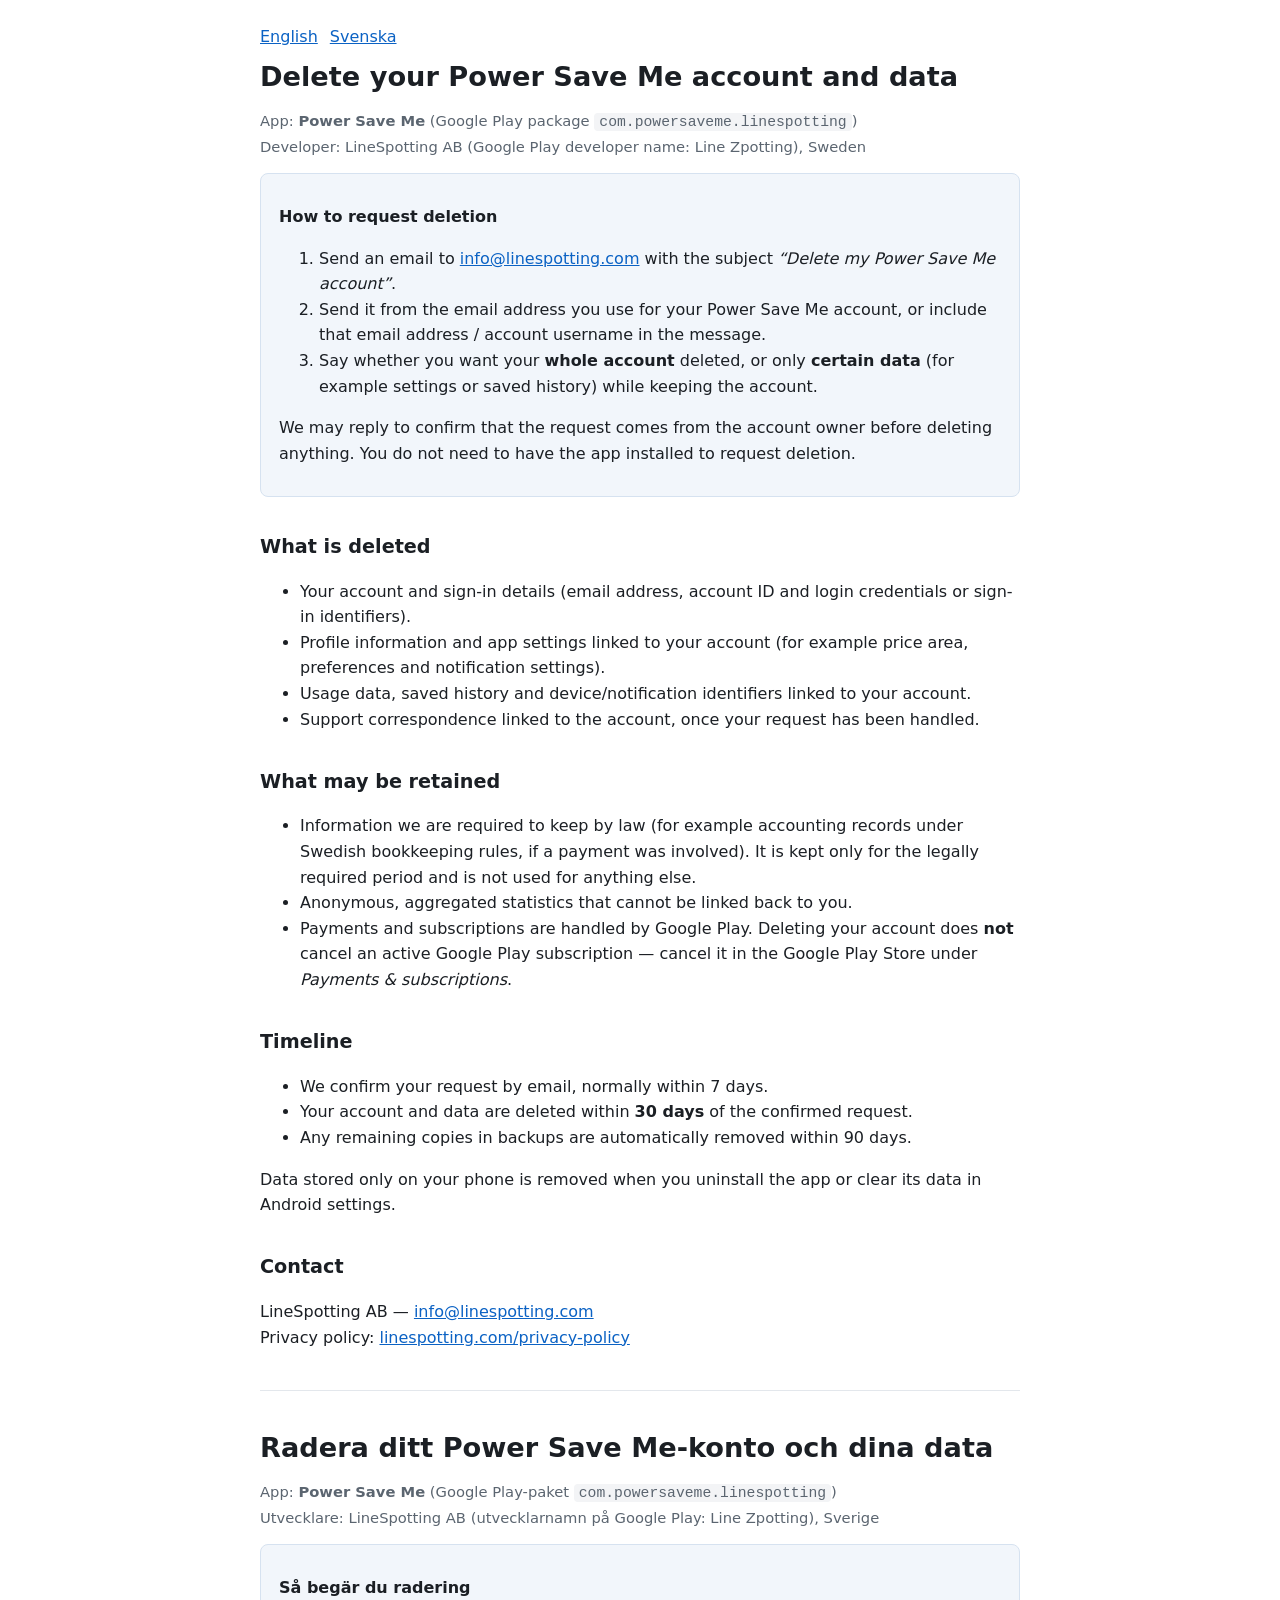
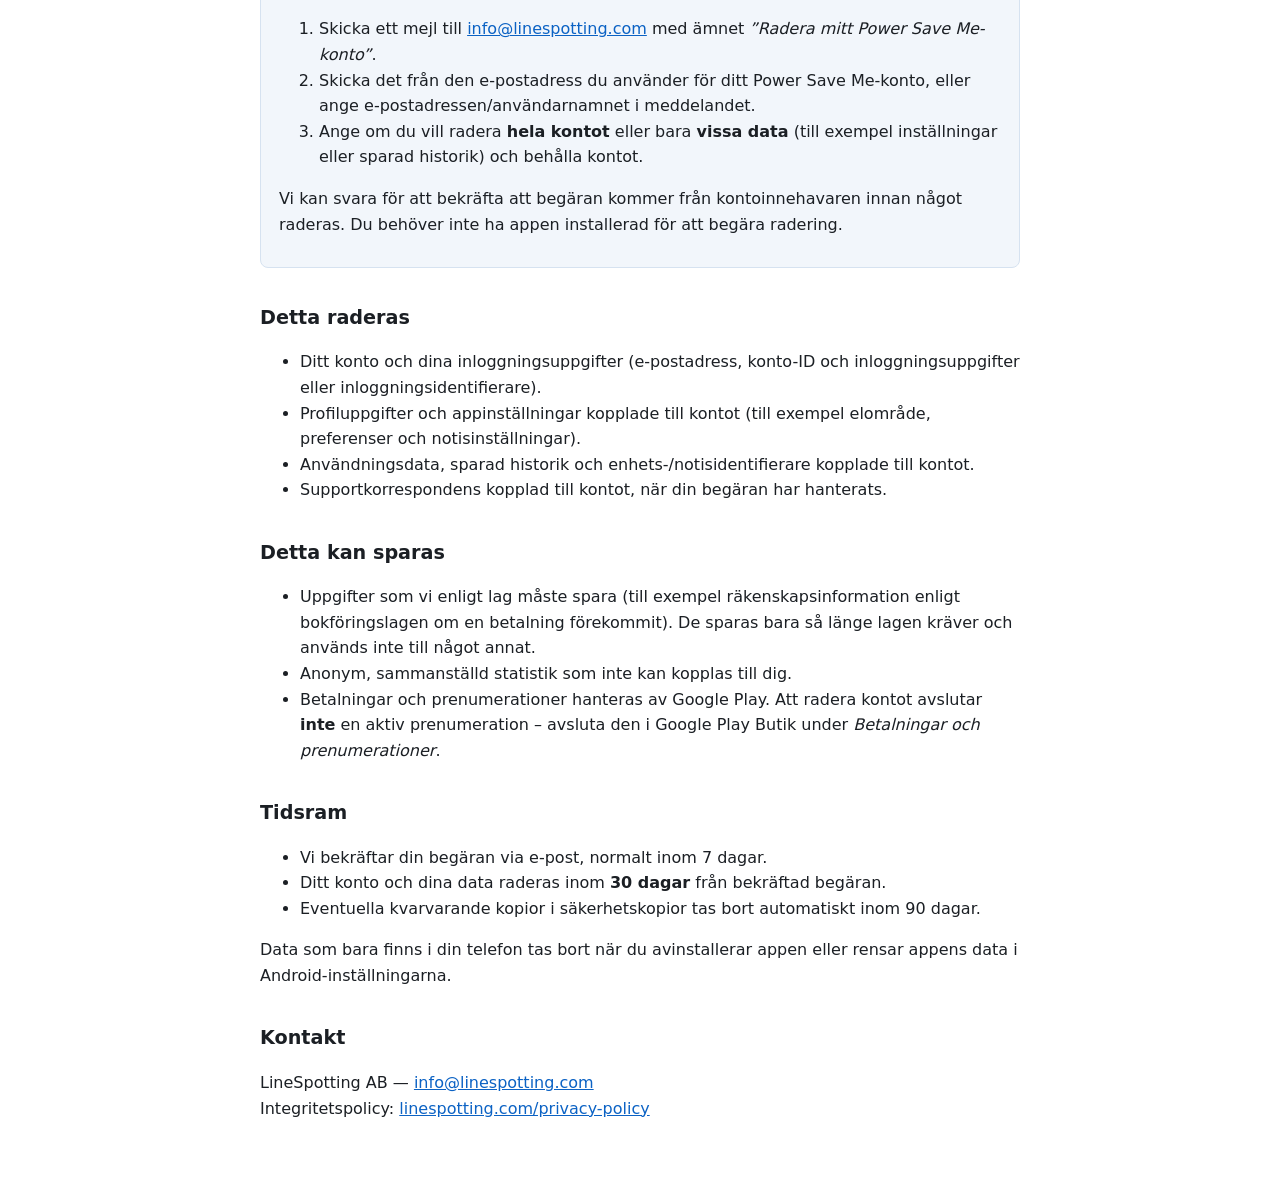
==== delete-account/index.html @ 18e7e3ed "Add Power Save Me account & data deletion page (EN/SV)" ====
<!DOCTYPE html>
<html lang="en">
<head>
<meta charset="utf-8">
<meta name="viewport" content="width=device-width, initial-scale=1">
<title>Delete your Power Save Me account and data — LineSpotting AB</title>
<meta name="description" content="How to request deletion of your Power Save Me account and personal data. LineSpotting AB, contact info@linespotting.com.">
<link rel="stylesheet" href="../style.css">
</head>
<body>
<nav class="lang"><a href="#en">English</a><a href="#sv" lang="sv">Svenska</a></nav>

<section id="en">
<h1>Delete your Power Save Me account and data</h1>
<p class="muted">App: <strong>Power Save Me</strong> (Google Play package <code>com.powersaveme.linespotting</code>)<br>
Developer: LineSpotting AB (Google Play developer name: Line Zpotting), Sweden</p>

<div class="box">
<p><strong>How to request deletion</strong></p>
<ol>
<li>Send an email to <a href="mailto:info@linespotting.com?subject=Delete%20my%20Power%20Save%20Me%20account">info@linespotting.com</a> with the subject <em>“Delete my Power Save Me account”</em>.</li>
<li>Send it from the email address you use for your Power Save Me account, or include that email address / account username in the message.</li>
<li>Say whether you want your <strong>whole account</strong> deleted, or only <strong>certain data</strong> (for example settings or saved history) while keeping the account.</li>
</ol>
<p>We may reply to confirm that the request comes from the account owner before deleting anything. You do not need to have the app installed to request deletion.</p>
</div>

<h2>What is deleted</h2>
<ul>
<li>Your account and sign-in details (email address, account ID and login credentials or sign-in identifiers).</li>
<li>Profile information and app settings linked to your account (for example price area, preferences and notification settings).</li>
<li>Usage data, saved history and device/notification identifiers linked to your account.</li>
<li>Support correspondence linked to the account, once your request has been handled.</li>
</ul>

<h2>What may be retained</h2>
<ul>
<li>Information we are required to keep by law (for example accounting records under Swedish bookkeeping rules, if a payment was involved). It is kept only for the legally required period and is not used for anything else.</li>
<li>Anonymous, aggregated statistics that cannot be linked back to you.</li>
<li>Payments and subscriptions are handled by Google Play. Deleting your account does <strong>not</strong> cancel an active Google Play subscription — cancel it in the Google Play Store under <em>Payments &amp; subscriptions</em>.</li>
</ul>

<h2>Timeline</h2>
<ul>
<li>We confirm your request by email, normally within 7 days.</li>
<li>Your account and data are deleted within <strong>30 days</strong> of the confirmed request.</li>
<li>Any remaining copies in backups are automatically removed within 90 days.</li>
</ul>
<p>Data stored only on your phone is removed when you uninstall the app or clear its data in Android settings.</p>

<h2>Contact</h2>
<p>LineSpotting AB — <a href="mailto:info@linespotting.com">info@linespotting.com</a><br>
Privacy policy: <a href="https://linespotting.com/privacy-policy/">linespotting.com/privacy-policy</a></p>
</section>

<hr>

<section id="sv" lang="sv">
<h1>Radera ditt Power Save Me-konto och dina data</h1>
<p class="muted">App: <strong>Power Save Me</strong> (Google Play-paket <code>com.powersaveme.linespotting</code>)<br>
Utvecklare: LineSpotting AB (utvecklarnamn på Google Play: Line Zpotting), Sverige</p>

<div class="box">
<p><strong>Så begär du radering</strong></p>
<ol>
<li>Skicka ett mejl till <a href="mailto:info@linespotting.com?subject=Radera%20mitt%20Power%20Save%20Me-konto">info@linespotting.com</a> med ämnet <em>”Radera mitt Power Save Me-konto”</em>.</li>
<li>Skicka det från den e-postadress du använder för ditt Power Save Me-konto, eller ange e-postadressen/användarnamnet i meddelandet.</li>
<li>Ange om du vill radera <strong>hela kontot</strong> eller bara <strong>vissa data</strong> (till exempel inställningar eller sparad historik) och behålla kontot.</li>
</ol>
<p>Vi kan svara för att bekräfta att begäran kommer från kontoinnehavaren innan något raderas. Du behöver inte ha appen installerad för att begära radering.</p>
</div>

<h2>Detta raderas</h2>
<ul>
<li>Ditt konto och dina inloggningsuppgifter (e-postadress, konto-ID och inloggningsuppgifter eller inloggningsidentifierare).</li>
<li>Profiluppgifter och appinställningar kopplade till kontot (till exempel elområde, preferenser och notisinställningar).</li>
<li>Användningsdata, sparad historik och enhets-/notisidentifierare kopplade till kontot.</li>
<li>Supportkorrespondens kopplad till kontot, när din begäran har hanterats.</li>
</ul>

<h2>Detta kan sparas</h2>
<ul>
<li>Uppgifter som vi enligt lag måste spara (till exempel räkenskapsinformation enligt bokföringslagen om en betalning förekommit). De sparas bara så länge lagen kräver och används inte till något annat.</li>
<li>Anonym, sammanställd statistik som inte kan kopplas till dig.</li>
<li>Betalningar och prenumerationer hanteras av Google Play. Att radera kontot avslutar <strong>inte</strong> en aktiv prenumeration – avsluta den i Google Play Butik under <em>Betalningar och prenumerationer</em>.</li>
</ul>

<h2>Tidsram</h2>
<ul>
<li>Vi bekräftar din begäran via e-post, normalt inom 7 dagar.</li>
<li>Ditt konto och dina data raderas inom <strong>30 dagar</strong> från bekräftad begäran.</li>
<li>Eventuella kvarvarande kopior i säkerhetskopior tas bort automatiskt inom 90 dagar.</li>
</ul>
<p>Data som bara finns i din telefon tas bort när du avinstallerar appen eller rensar appens data i Android-inställningarna.</p>

<h2>Kontakt</h2>
<p>LineSpotting AB — <a href="mailto:info@linespotting.com">info@linespotting.com</a><br>
Integritetspolicy: <a href="https://linespotting.com/privacy-policy/">linespotting.com/privacy-policy</a></p>
</section>
</body>
</html>
---- style.css ----
body{font-family:system-ui,-apple-system,"Segoe UI",Roboto,Arial,sans-serif;max-width:760px;margin:0 auto;padding:24px 18px 60px;line-height:1.6;color:#1b1f24;background:#fff}
h1{font-size:1.7rem;line-height:1.25;margin:.4em 0}h2{font-size:1.2rem;margin-top:1.8em}
a{color:#0b62c4}.box{background:#f2f6fb;border:1px solid #d6e2f0;border-radius:8px;padding:14px 18px}
.muted{color:#5b6570;font-size:.92rem}nav.lang a{margin-right:12px}hr{border:0;border-top:1px solid #e3e7ec;margin:40px 0}
code{background:#f3f4f6;padding:1px 5px;border-radius:4px}
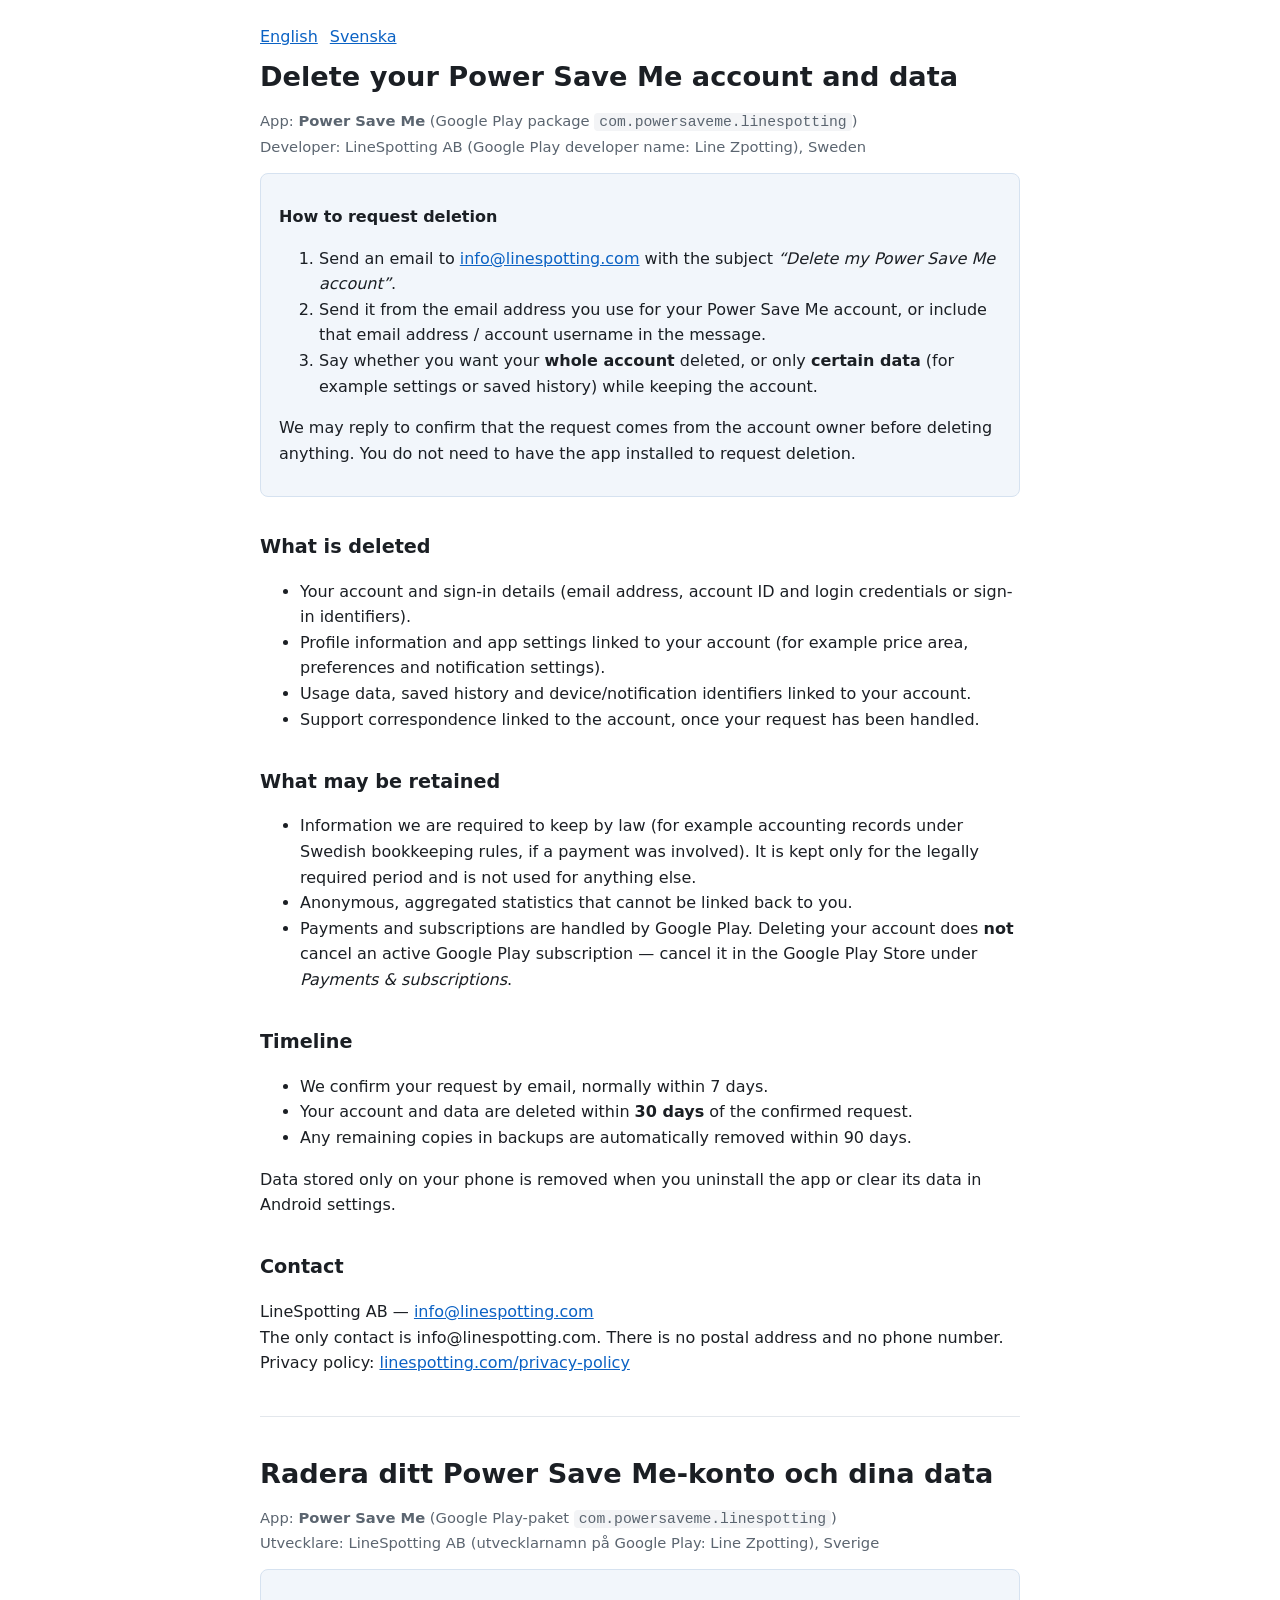
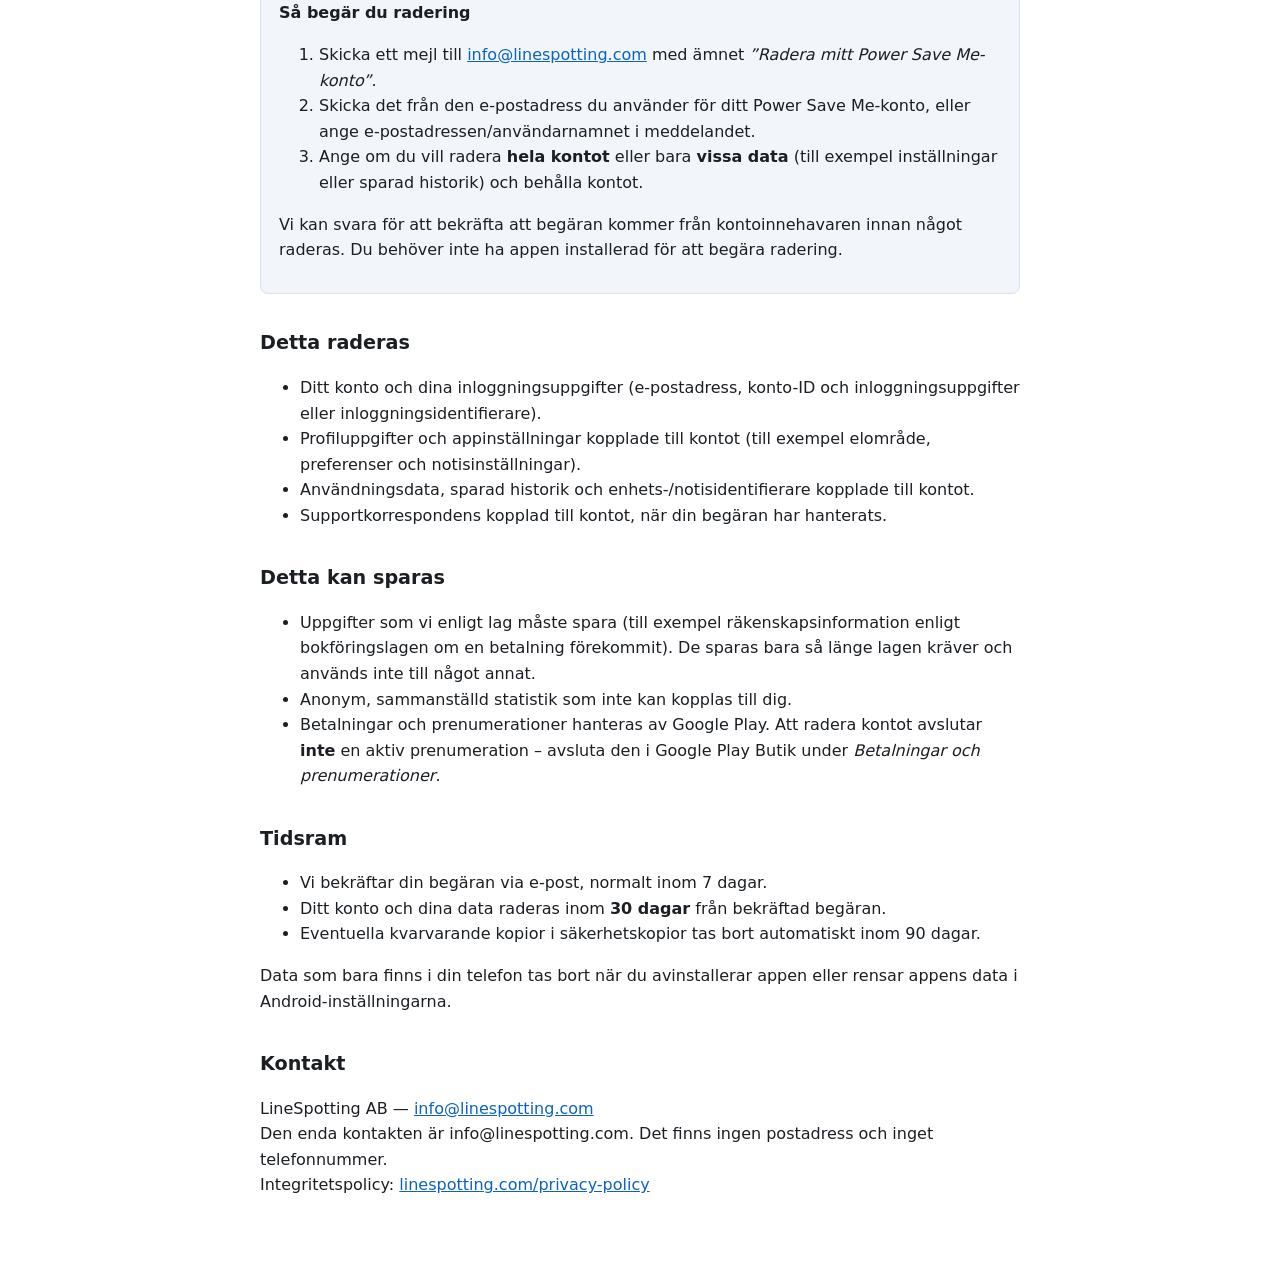
==== commit 90b0a577: "State that the only contact is the email address" ====
--- a/delete-account/index.html
+++ b/delete-account/index.html
@@ -50,6 +50,7 @@
 
 <h2>Contact</h2>
 <p>LineSpotting AB — <a href="mailto:info@linespotting.com">info@linespotting.com</a><br>
+The only contact is info@linespotting.com. There is no postal address and no phone number.<br>
 Privacy policy: <a href="https://linespotting.com/privacy-policy/">linespotting.com/privacy-policy</a></p>
 </section>
 
@@ -95,6 +96,7 @@
 
 <h2>Kontakt</h2>
 <p>LineSpotting AB — <a href="mailto:info@linespotting.com">info@linespotting.com</a><br>
+Den enda kontakten är info@linespotting.com. Det finns ingen postadress och inget telefonnummer.<br>
 Integritetspolicy: <a href="https://linespotting.com/privacy-policy/">linespotting.com/privacy-policy</a></p>
 </section>
 </body>
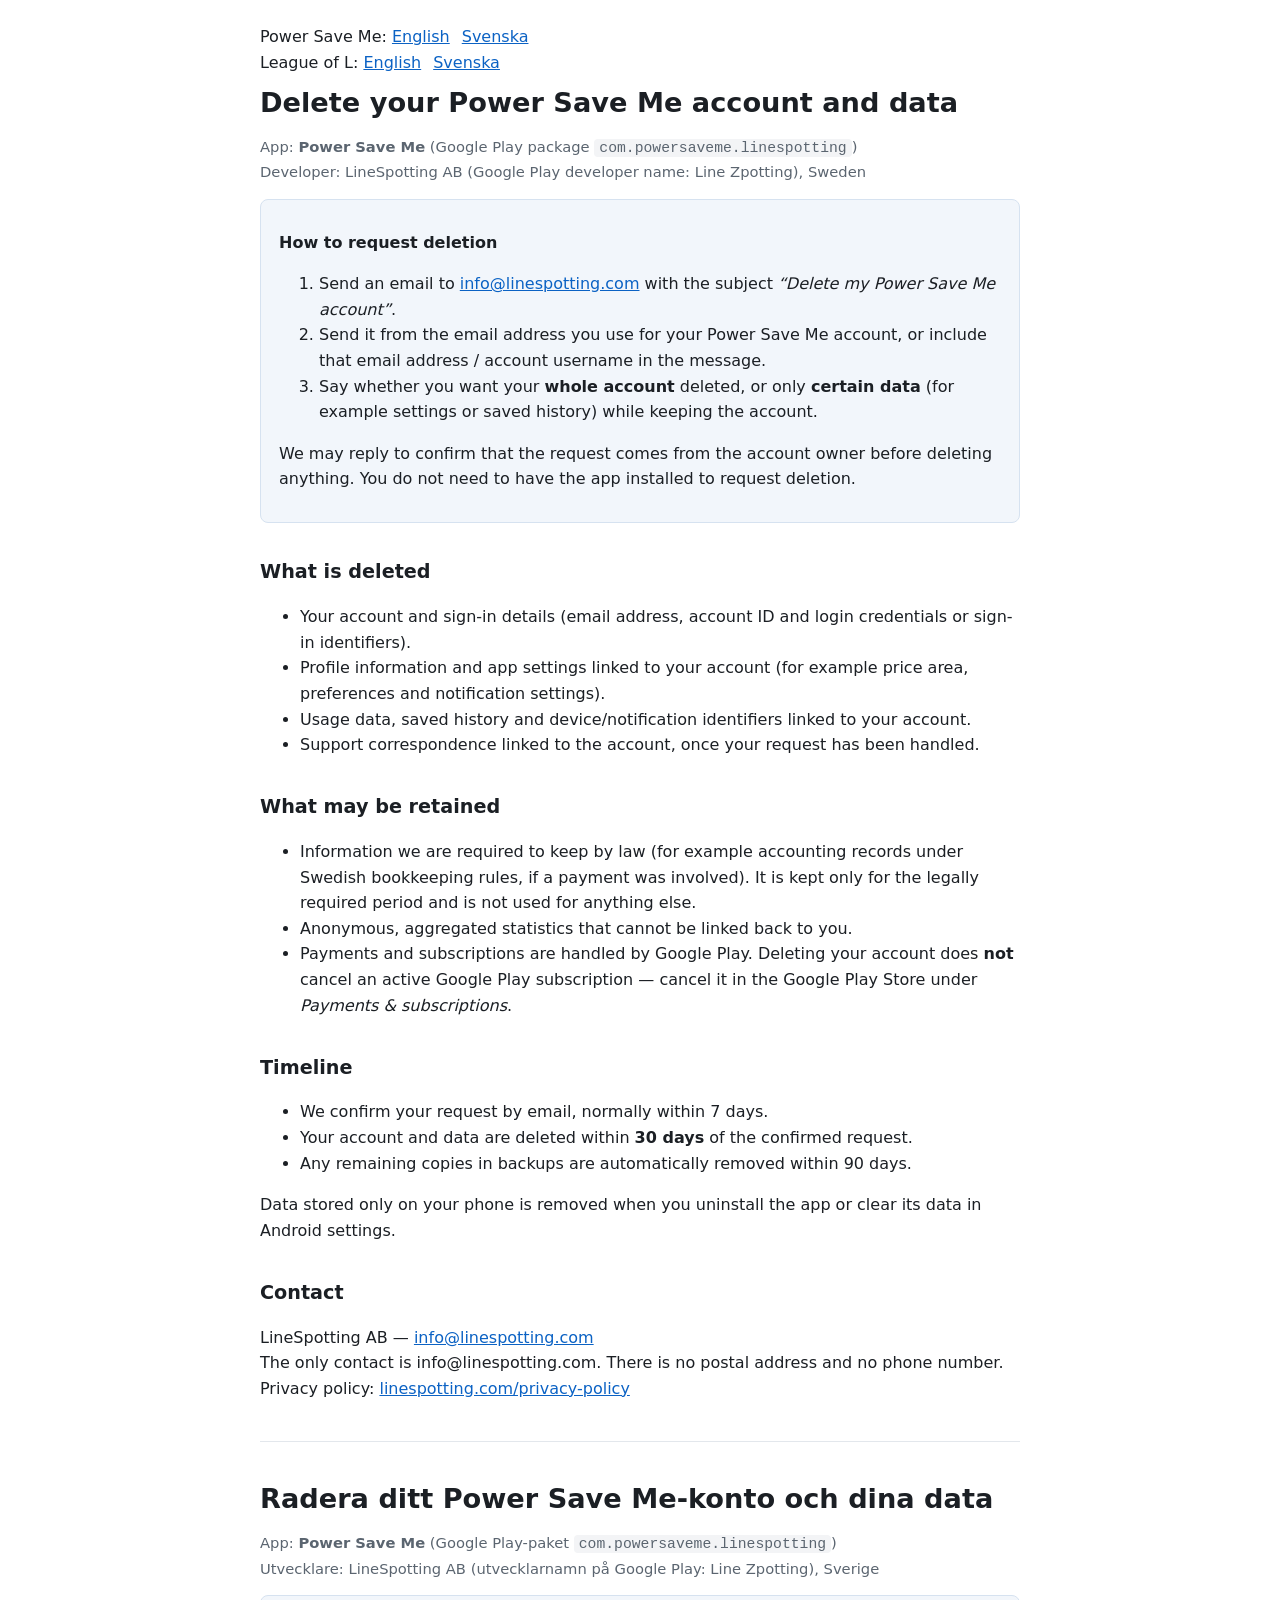
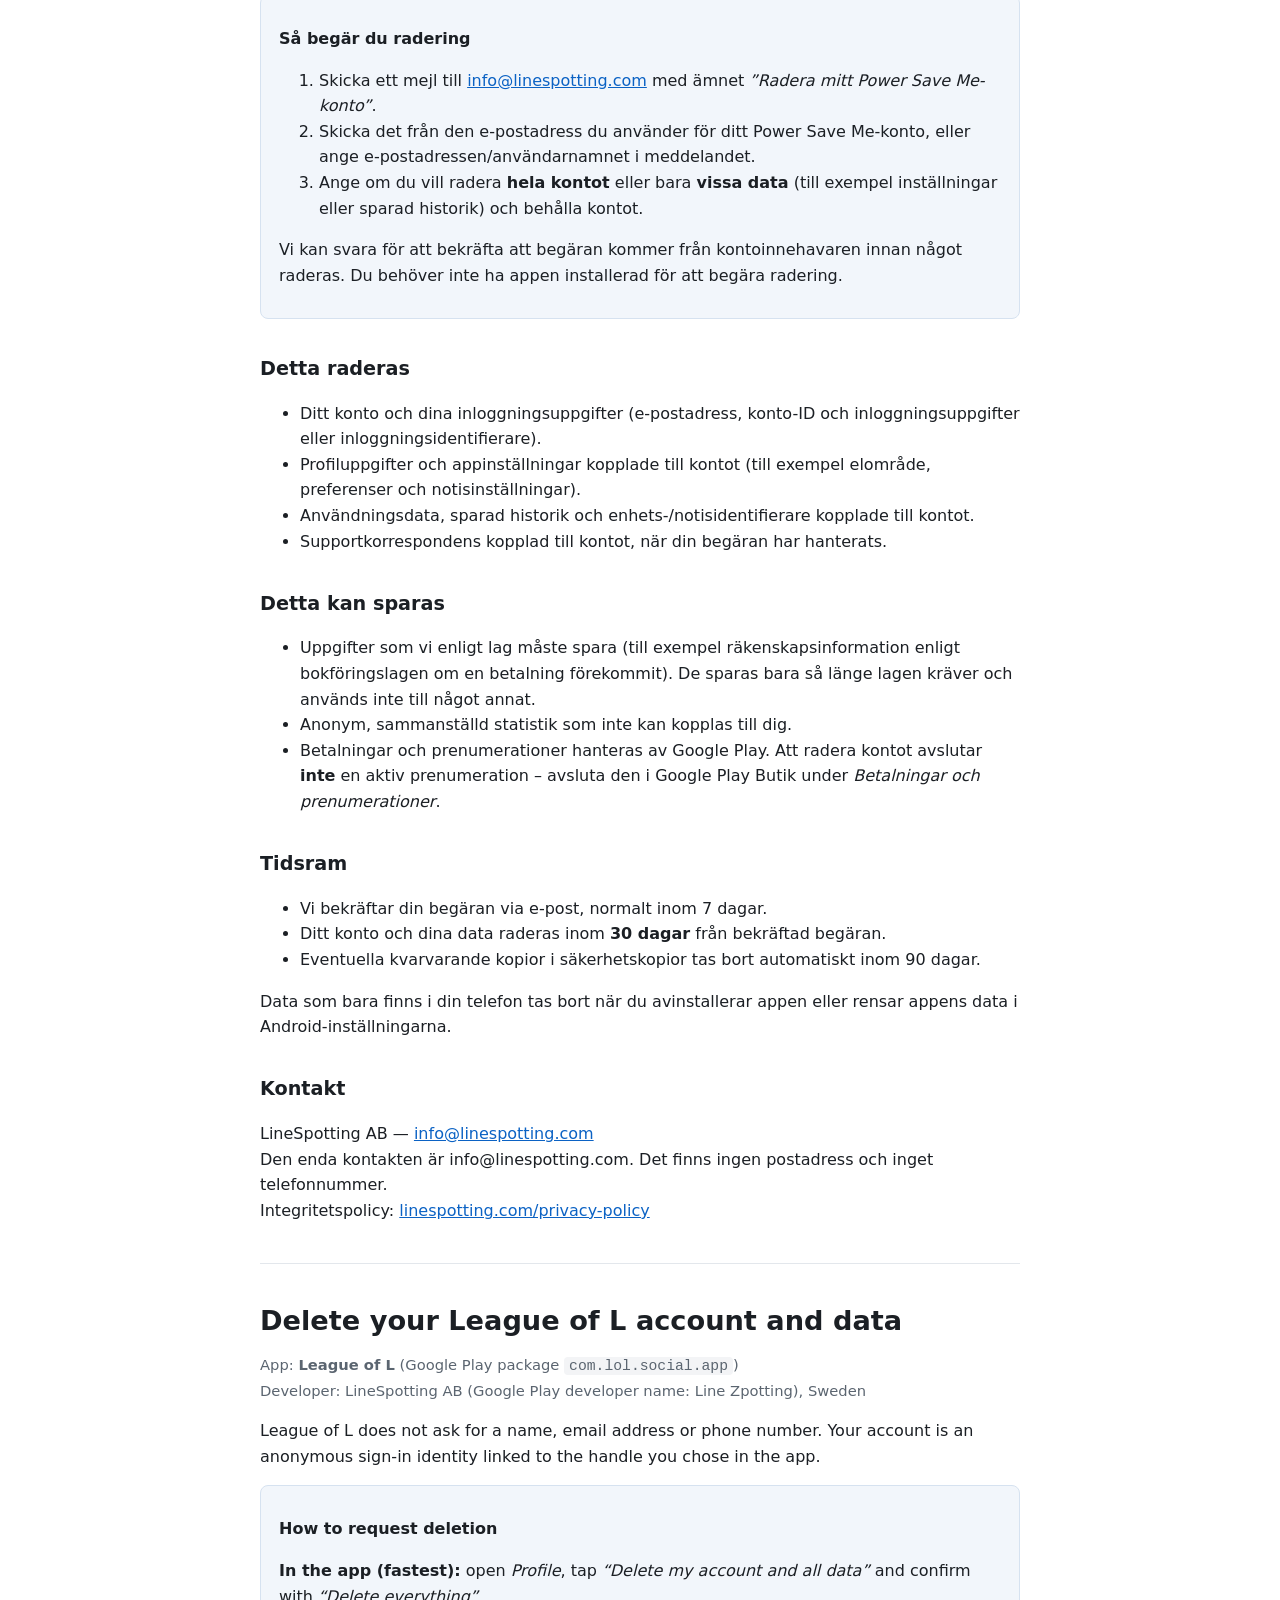
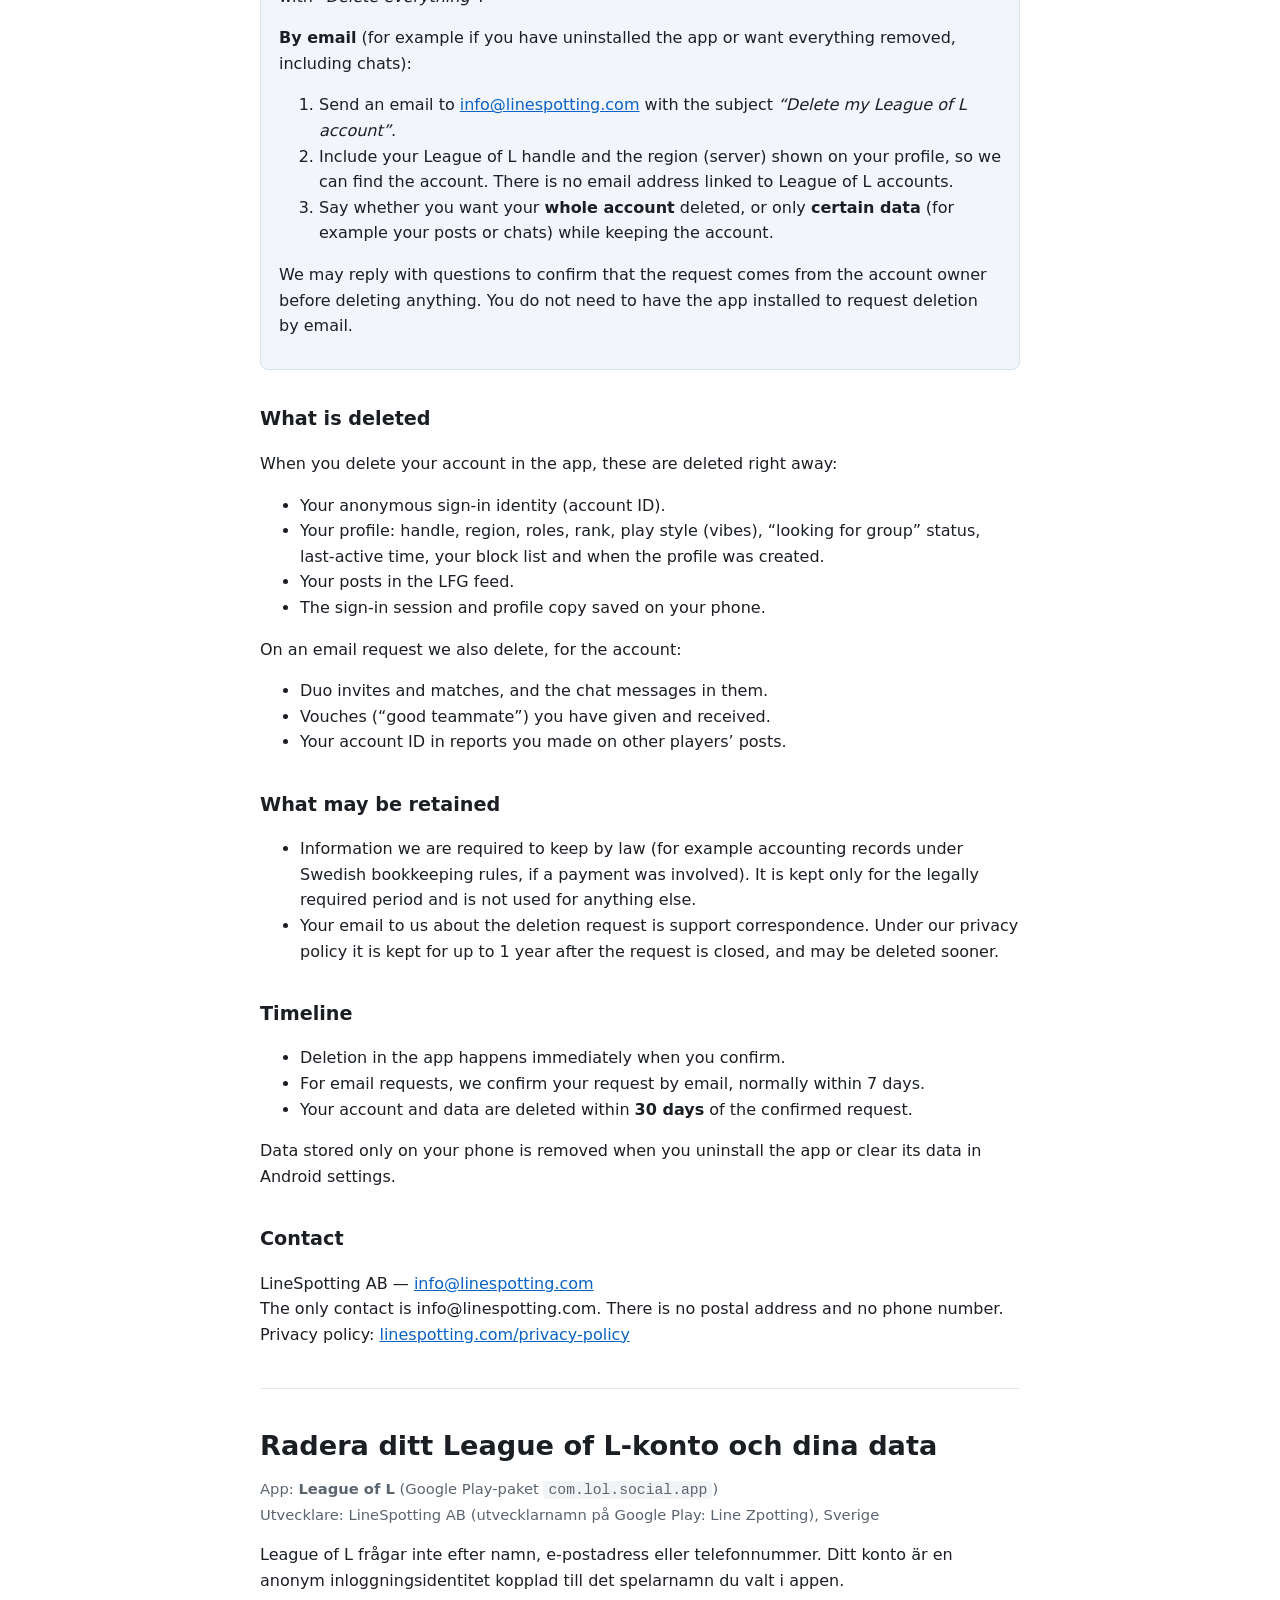
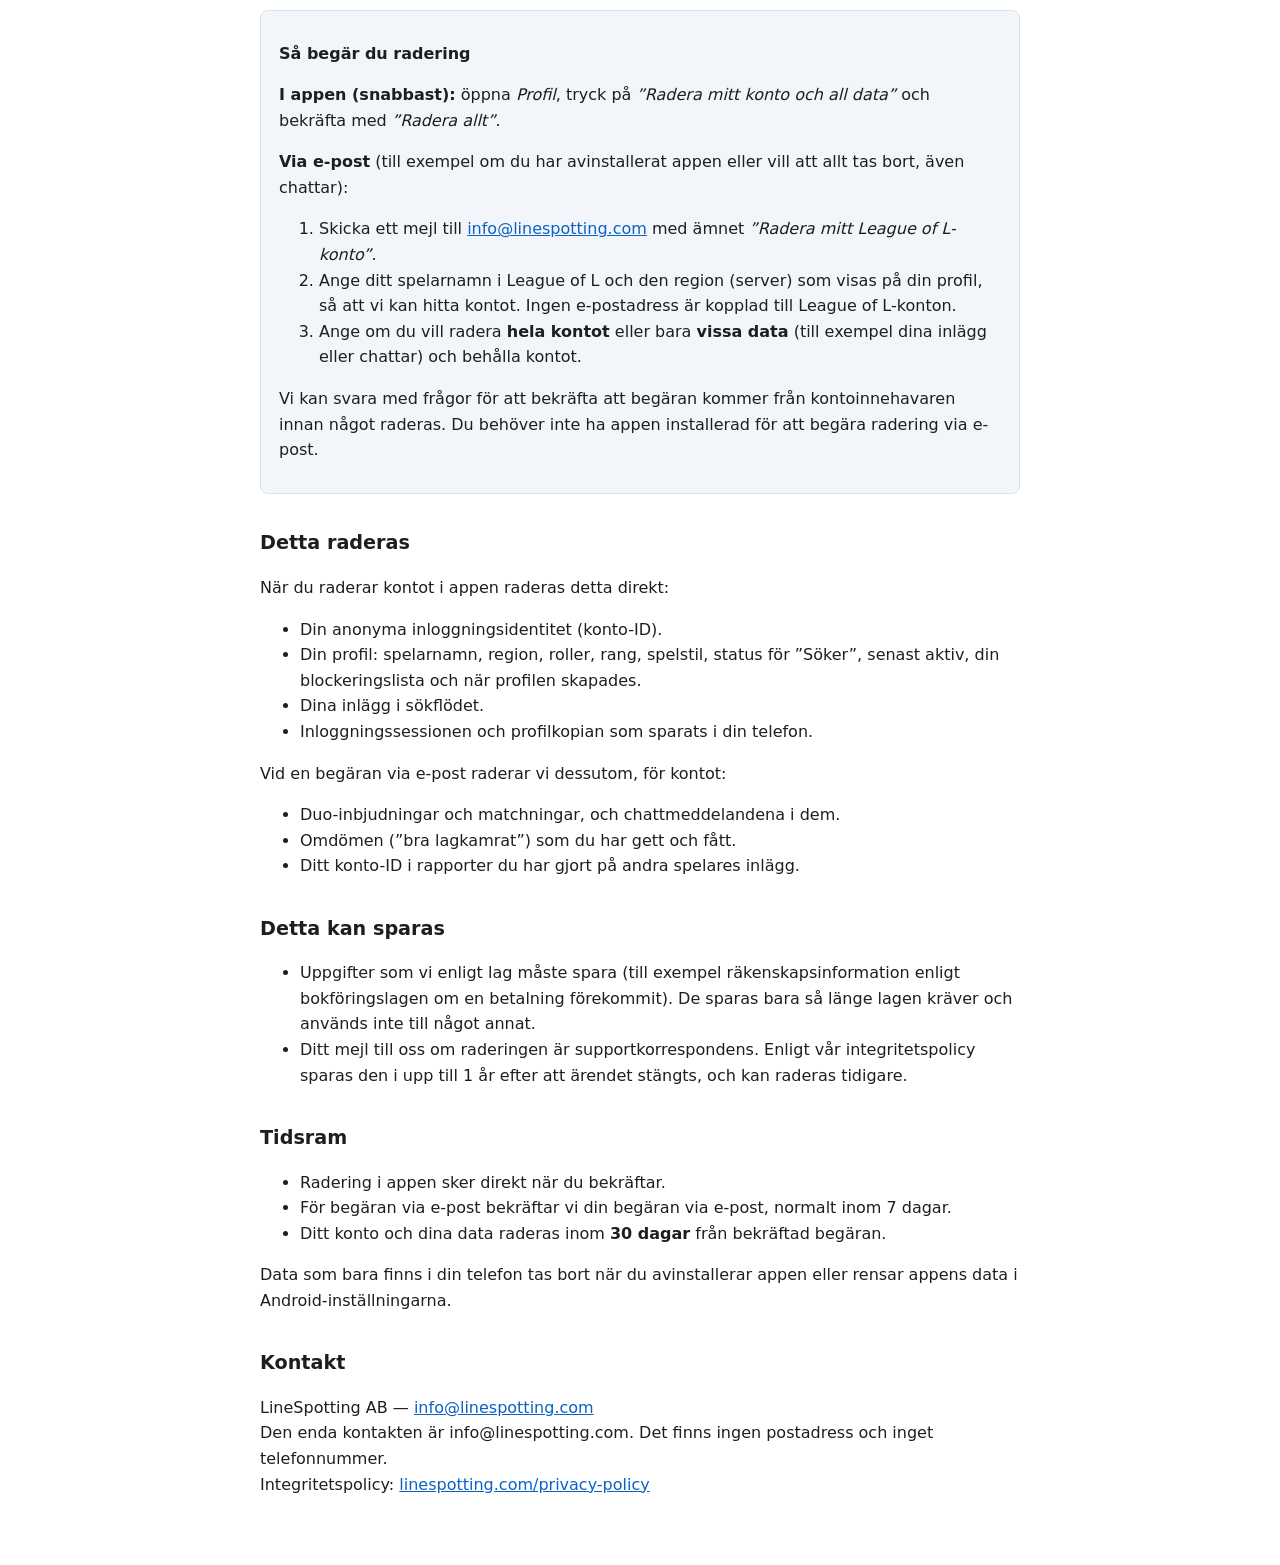
==== commit bec2ef8c: "Add League of L (com.lol.social.app) account deletion section, EN + SV" ====
--- a/delete-account/index.html
+++ b/delete-account/index.html
@@ -3,12 +3,13 @@
 <head>
 <meta charset="utf-8">
 <meta name="viewport" content="width=device-width, initial-scale=1">
-<title>Delete your Power Save Me account and data — LineSpotting AB</title>
-<meta name="description" content="How to request deletion of your Power Save Me account and personal data. LineSpotting AB, contact info@linespotting.com.">
+<title>Delete your account and data (Power Save Me, League of L) — LineSpotting AB</title>
+<meta name="description" content="How to request deletion of your Power Save Me or League of L account and personal data. LineSpotting AB, contact info@linespotting.com.">
 <link rel="stylesheet" href="../style.css">
 </head>
 <body>
-<nav class="lang"><a href="#en">English</a><a href="#sv" lang="sv">Svenska</a></nav>
+<nav class="lang">Power Save Me: <a href="#en">English</a><a href="#sv" lang="sv">Svenska</a><br>
+League of L: <a href="#league-of-l">English</a><a href="#league-of-l-sv" lang="sv">Svenska</a></nav>
 
 <section id="en">
 <h1>Delete your Power Save Me account and data</h1>
@@ -99,5 +100,117 @@
 Den enda kontakten är info@linespotting.com. Det finns ingen postadress och inget telefonnummer.<br>
 Integritetspolicy: <a href="https://linespotting.com/privacy-policy/">linespotting.com/privacy-policy</a></p>
 </section>
+
+<hr>
+
+<section id="league-of-l">
+<h1>Delete your League of L account and data</h1>
+<p class="muted">App: <strong>League of L</strong> (Google Play package <code>com.lol.social.app</code>)<br>
+Developer: LineSpotting AB (Google Play developer name: Line Zpotting), Sweden</p>
+
+<p>League of L does not ask for a name, email address or phone number. Your account is an anonymous sign-in identity linked to the handle you chose in the app.</p>
+
+<div class="box">
+<p><strong>How to request deletion</strong></p>
+<p><strong>In the app (fastest):</strong> open <em>Profile</em>, tap <em>“Delete my account and all data”</em> and confirm with <em>“Delete everything”</em>.</p>
+<p><strong>By email</strong> (for example if you have uninstalled the app or want everything removed, including chats):</p>
+<ol>
+<li>Send an email to <a href="mailto:info@linespotting.com?subject=Delete%20my%20League%20of%20L%20account">info@linespotting.com</a> with the subject <em>“Delete my League of L account”</em>.</li>
+<li>Include your League of L handle and the region (server) shown on your profile, so we can find the account. There is no email address linked to League of L accounts.</li>
+<li>Say whether you want your <strong>whole account</strong> deleted, or only <strong>certain data</strong> (for example your posts or chats) while keeping the account.</li>
+</ol>
+<p>We may reply with questions to confirm that the request comes from the account owner before deleting anything. You do not need to have the app installed to request deletion by email.</p>
+</div>
+
+<h2>What is deleted</h2>
+<p>When you delete your account in the app, these are deleted right away:</p>
+<ul>
+<li>Your anonymous sign-in identity (account ID).</li>
+<li>Your profile: handle, region, roles, rank, play style (vibes), “looking for group” status, last-active time, your block list and when the profile was created.</li>
+<li>Your posts in the LFG feed.</li>
+<li>The sign-in session and profile copy saved on your phone.</li>
+</ul>
+<p>On an email request we also delete, for the account:</p>
+<ul>
+<li>Duo invites and matches, and the chat messages in them.</li>
+<li>Vouches (“good teammate”) you have given and received.</li>
+<li>Your account ID in reports you made on other players’ posts.</li>
+</ul>
+
+<h2>What may be retained</h2>
+<ul>
+<li>Information we are required to keep by law (for example accounting records under Swedish bookkeeping rules, if a payment was involved). It is kept only for the legally required period and is not used for anything else.</li>
+<li>Your email to us about the deletion request is support correspondence. Under our privacy policy it is kept for up to 1 year after the request is closed, and may be deleted sooner.</li>
+</ul>
+
+<h2>Timeline</h2>
+<ul>
+<li>Deletion in the app happens immediately when you confirm.</li>
+<li>For email requests, we confirm your request by email, normally within 7 days.</li>
+<li>Your account and data are deleted within <strong>30 days</strong> of the confirmed request.</li>
+</ul>
+<p>Data stored only on your phone is removed when you uninstall the app or clear its data in Android settings.</p>
+
+<h2>Contact</h2>
+<p>LineSpotting AB — <a href="mailto:info@linespotting.com">info@linespotting.com</a><br>
+The only contact is info@linespotting.com. There is no postal address and no phone number.<br>
+Privacy policy: <a href="https://linespotting.com/privacy-policy/">linespotting.com/privacy-policy</a></p>
+</section>
+
+<hr>
+
+<section id="league-of-l-sv" lang="sv">
+<h1>Radera ditt League of L-konto och dina data</h1>
+<p class="muted">App: <strong>League of L</strong> (Google Play-paket <code>com.lol.social.app</code>)<br>
+Utvecklare: LineSpotting AB (utvecklarnamn på Google Play: Line Zpotting), Sverige</p>
+
+<p>League of L frågar inte efter namn, e-postadress eller telefonnummer. Ditt konto är en anonym inloggningsidentitet kopplad till det spelarnamn du valt i appen.</p>
+
+<div class="box">
+<p><strong>Så begär du radering</strong></p>
+<p><strong>I appen (snabbast):</strong> öppna <em>Profil</em>, tryck på <em>”Radera mitt konto och all data”</em> och bekräfta med <em>”Radera allt”</em>.</p>
+<p><strong>Via e-post</strong> (till exempel om du har avinstallerat appen eller vill att allt tas bort, även chattar):</p>
+<ol>
+<li>Skicka ett mejl till <a href="mailto:info@linespotting.com?subject=Radera%20mitt%20League%20of%20L-konto">info@linespotting.com</a> med ämnet <em>”Radera mitt League of L-konto”</em>.</li>
+<li>Ange ditt spelarnamn i League of L och den region (server) som visas på din profil, så att vi kan hitta kontot. Ingen e-postadress är kopplad till League of L-konton.</li>
+<li>Ange om du vill radera <strong>hela kontot</strong> eller bara <strong>vissa data</strong> (till exempel dina inlägg eller chattar) och behålla kontot.</li>
+</ol>
+<p>Vi kan svara med frågor för att bekräfta att begäran kommer från kontoinnehavaren innan något raderas. Du behöver inte ha appen installerad för att begära radering via e-post.</p>
+</div>
+
+<h2>Detta raderas</h2>
+<p>När du raderar kontot i appen raderas detta direkt:</p>
+<ul>
+<li>Din anonyma inloggningsidentitet (konto-ID).</li>
+<li>Din profil: spelarnamn, region, roller, rang, spelstil, status för ”Söker”, senast aktiv, din blockeringslista och när profilen skapades.</li>
+<li>Dina inlägg i sökflödet.</li>
+<li>Inloggningssessionen och profilkopian som sparats i din telefon.</li>
+</ul>
+<p>Vid en begäran via e-post raderar vi dessutom, för kontot:</p>
+<ul>
+<li>Duo-inbjudningar och matchningar, och chattmeddelandena i dem.</li>
+<li>Omdömen (”bra lagkamrat”) som du har gett och fått.</li>
+<li>Ditt konto-ID i rapporter du har gjort på andra spelares inlägg.</li>
+</ul>
+
+<h2>Detta kan sparas</h2>
+<ul>
+<li>Uppgifter som vi enligt lag måste spara (till exempel räkenskapsinformation enligt bokföringslagen om en betalning förekommit). De sparas bara så länge lagen kräver och används inte till något annat.</li>
+<li>Ditt mejl till oss om raderingen är supportkorrespondens. Enligt vår integritetspolicy sparas den i upp till 1 år efter att ärendet stängts, och kan raderas tidigare.</li>
+</ul>
+
+<h2>Tidsram</h2>
+<ul>
+<li>Radering i appen sker direkt när du bekräftar.</li>
+<li>För begäran via e-post bekräftar vi din begäran via e-post, normalt inom 7 dagar.</li>
+<li>Ditt konto och dina data raderas inom <strong>30 dagar</strong> från bekräftad begäran.</li>
+</ul>
+<p>Data som bara finns i din telefon tas bort när du avinstallerar appen eller rensar appens data i Android-inställningarna.</p>
+
+<h2>Kontakt</h2>
+<p>LineSpotting AB — <a href="mailto:info@linespotting.com">info@linespotting.com</a><br>
+Den enda kontakten är info@linespotting.com. Det finns ingen postadress och inget telefonnummer.<br>
+Integritetspolicy: <a href="https://linespotting.com/privacy-policy/">linespotting.com/privacy-policy</a></p>
+</section>
 </body>
 </html>
